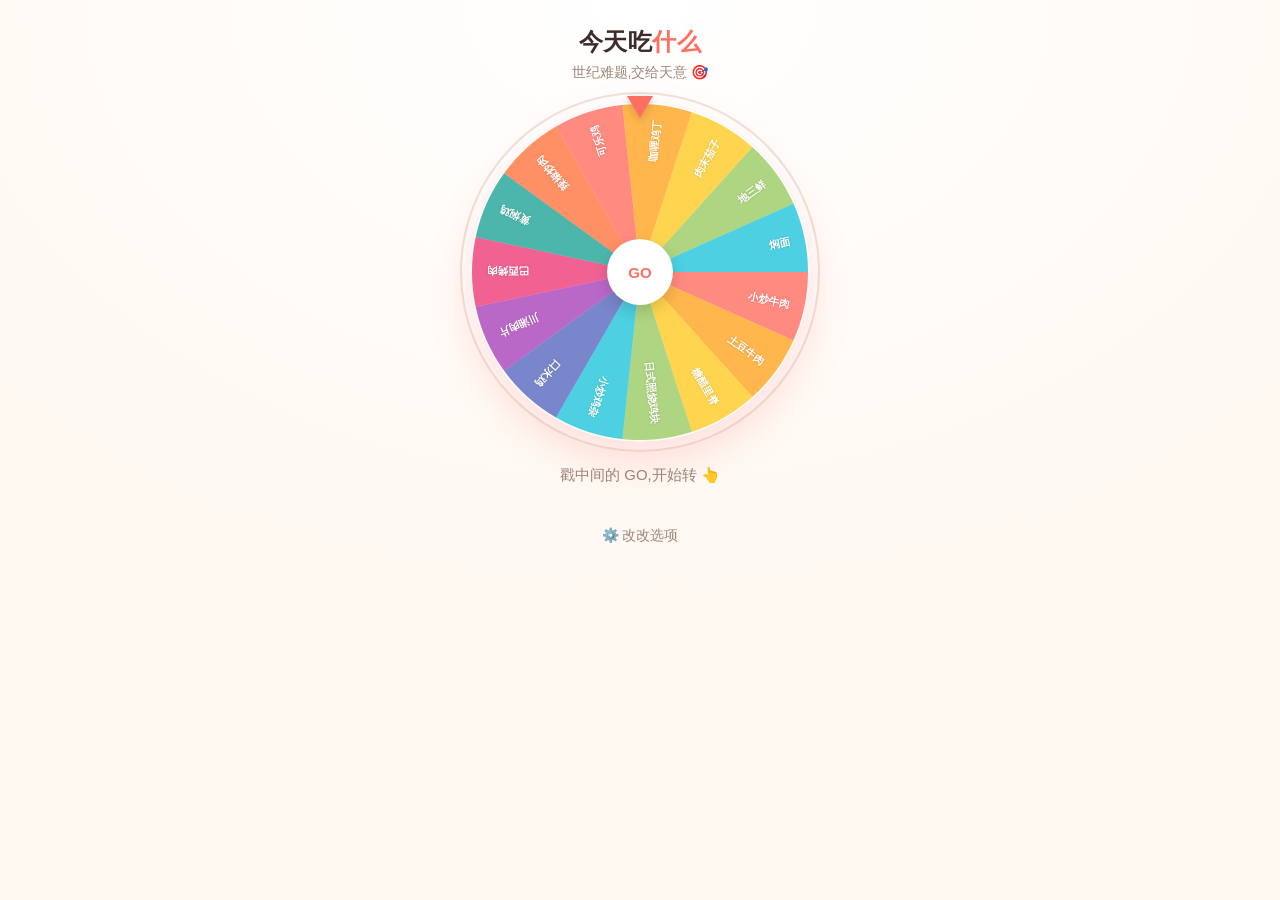
==== food-wheel.html @ a214fcf9 "Add couple website" ====
<!doctype html>
<html lang="zh-CN">
<head>
<meta charset="utf-8" />
<meta name="viewport" content="width=device-width, initial-scale=1, viewport-fit=cover" />
<title>今天吃什么</title>
<style>
  :root{--bg:#fff7f0;--ink:#3d2b2b;--muted:#9b8579;--accent:#ff6f61;--line:#f0e2d6}
  *{box-sizing:border-box;margin:0;padding:0}
  body{font-family:"PingFang SC","Hiragino Sans GB","Microsoft YaHei",sans-serif;
    background:radial-gradient(120% 120% at 50% 0%,#fff 0%,var(--bg) 60%);
    color:var(--ink);min-height:100dvh;display:flex;flex-direction:column;align-items:center;
    padding:calc(env(safe-area-inset-top) + 26px) 20px 40px;-webkit-font-smoothing:antialiased}
  h1{font-size:24px;font-weight:800;letter-spacing:.02em}
  h1 span{color:var(--accent)}
  .sub{color:var(--muted);font-size:14px;margin-top:6px;margin-bottom:20px}
  .stage{position:relative;width:min(84vw,340px);height:min(84vw,340px)}
  .stage::after{ /* 指针 */
    content:"";position:absolute;top:-6px;left:50%;transform:translateX(-50%);
    border-left:13px solid transparent;border-right:13px solid transparent;
    border-top:22px solid var(--accent);filter:drop-shadow(0 3px 4px rgba(0,0,0,.18));z-index:3}
  canvas{width:100%;height:100%;border-radius:50%;
    box-shadow:0 18px 40px rgba(255,111,97,.22),0 0 0 8px #fff,0 0 0 10px var(--line)}
  .hub{position:absolute;top:50%;left:50%;width:66px;height:66px;transform:translate(-50%,-50%);
    border-radius:50%;background:#fff;color:var(--accent);font-weight:800;font-size:15px;cursor:pointer;
    border:none;box-shadow:0 6px 16px rgba(0,0,0,.15);z-index:2;transition:transform .15s;
    -webkit-tap-highlight-color:transparent}
  .hub:active{transform:translate(-50%,-50%) scale(.92)}
  .hub:disabled{color:var(--muted);cursor:default}
  .result{margin-top:24px;font-size:15px;color:var(--muted);text-align:center;min-height:2.6em}
  .result b{font-size:26px;color:var(--accent);display:block;margin-top:4px}
  .editor{margin-top:22px;width:min(90vw,380px)}
  .editor summary{cursor:pointer;color:var(--muted);font-size:14px;list-style:none;text-align:center}
  .editor summary::-webkit-details-marker{display:none}
  .tags{display:flex;flex-wrap:wrap;gap:8px;margin-top:14px}
  .tag{display:inline-flex;align-items:center;gap:6px;background:#fff;border:1px solid var(--line);
    border-radius:999px;padding:6px 10px 6px 12px;font-size:13px}
  .tag button{border:none;background:none;color:var(--muted);cursor:pointer;font-size:15px;line-height:1}
  .addrow{display:flex;gap:8px;margin-top:12px}
  .addrow input{flex:1;border:1px solid var(--line);border-radius:10px;padding:10px 12px;font:inherit;background:#fff}
  .addrow input:focus{outline:2px solid var(--accent);outline-offset:0;border-color:transparent}
  .addrow button{border:none;background:var(--accent);color:#fff;border-radius:10px;padding:0 16px;font:inherit;font-weight:600;cursor:pointer}
  @media (prefers-reduced-motion:reduce){canvas{transition:none!important}}
</style>
</head>
<body>
  <h1>今天吃<span>什么</span></h1>
  <p class="sub">世纪难题,交给天意 🎯</p>

  <div class="stage">
    <canvas id="wheel" width="680" height="680"></canvas>
    <button class="hub" id="spin">GO</button>
  </div>

  <p class="result" id="result">戳中间的 GO,开始转 👆</p>

  <details class="editor">
    <summary>⚙️ 改改选项</summary>
    <div class="tags" id="tags"></div>
    <div class="addrow">
      <input id="newOpt" placeholder="加一道想吃的菜" maxlength="24" />
      <button id="add">添加</button>
    </div>
  </details>

<script src="config.js"></script>
<script>
(function(){
  const cfg = window.COUPLE_CONFIG || {};
  const PALETTE = ["#ff8a80","#ffb74d","#ffd54f","#aed581","#4dd0e1","#7986cb","#ba68c8","#f06292","#4db6ac","#ff8f65"];
  let opts = (cfg.foodOptions&&cfg.foodOptions.length)?cfg.foodOptions.slice():["火锅","烧烤","日料","面条"];

  const cv=document.getElementById("wheel"), ctx=cv.getContext("2d");
  const R=cv.width/2, reduce=matchMedia("(prefers-reduced-motion:reduce)").matches;
  let rot=0, spinning=false;

  function draw(){
    ctx.clearRect(0,0,cv.width,cv.height);
    const n=opts.length, arc=Math.PI*2/n;
    for(let i=0;i<n;i++){
      const a0=i*arc, a1=a0+arc;
      ctx.beginPath();ctx.moveTo(R,R);ctx.arc(R,R,R-4,a0,a1);ctx.closePath();
      ctx.fillStyle=PALETTE[i%PALETTE.length];ctx.fill();
      // 文字
      ctx.save();ctx.translate(R,R);ctx.rotate(a0+arc/2);
      ctx.textAlign="right";ctx.fillStyle="#fff";
      ctx.font="600 "+(opts.length>12?21:opts.length>8?26:32)+"px 'PingFang SC',sans-serif";
      ctx.shadowColor="rgba(0,0,0,.18)";ctx.shadowBlur=4;
      ctx.fillText(opts[i], R-34, 9, 145);
      ctx.restore();
    }
  }
  function render(){ cv.style.transform=`rotate(${rot}rad)`; }
  draw();

  function spin(){
    if(spinning||opts.length<2) return;
    spinning=true; const btn=document.getElementById("spin"); btn.disabled=true;
    document.getElementById("result").textContent="转呀转呀转…";
    const n=opts.length, arc=Math.PI*2/n;
    const winner=Math.floor(Math.random()*n);
    // 让 winner 扇区中心停到顶部指针(-90°)
    const target = -Math.PI/2 - (winner*arc + arc/2);
    const spins = reduce?0:(5+Math.floor(Math.random()*3));
    const finalRot = target - spins*Math.PI*2;
    const from=rot % (Math.PI*2), delta=finalRot-from, T=reduce?300:4200, t0=performance.now();
    (function anim(t){
      const p=Math.min(1,(t-t0)/T), e=1-Math.pow(1-p,4);
      rot=from+delta*e; render();
      if(p<1) requestAnimationFrame(anim);
      else{
        spinning=false; btn.disabled=false;
        const result=document.getElementById("result");
        result.textContent="今天就吃";
        const chosen=document.createElement("b");
        chosen.textContent=opts[winner];
        result.appendChild(chosen);
      }
    })(t0);
  }
  document.getElementById("spin").addEventListener("click",spin);

  // 选项编辑
  const tagsEl=document.getElementById("tags");
  function renderTags(){
    tagsEl.innerHTML="";
    opts.forEach((o,i)=>{
      const s=document.createElement("span");s.className="tag";
      s.append(document.createTextNode(o+" "));
      const remove=document.createElement("button");
      remove.type="button";
      remove.setAttribute("aria-label","删除 "+o);
      remove.textContent="×";
      remove.onclick=()=>{ if(opts.length>2){opts.splice(i,1);draw();renderTags();} };
      s.appendChild(remove);
      tagsEl.appendChild(s);
    });
  }
  renderTags();
  function add(){
    const inp=document.getElementById("newOpt"), v=inp.value.trim();
    if(v&&opts.length<30&&!opts.includes(v)){ opts.push(v);inp.value="";draw();renderTags(); }
  }
  document.getElementById("add").addEventListener("click",add);
  document.getElementById("newOpt").addEventListener("keydown",e=>{ if(e.key==="Enter")add(); });
})();
</script>
</body>
</html>
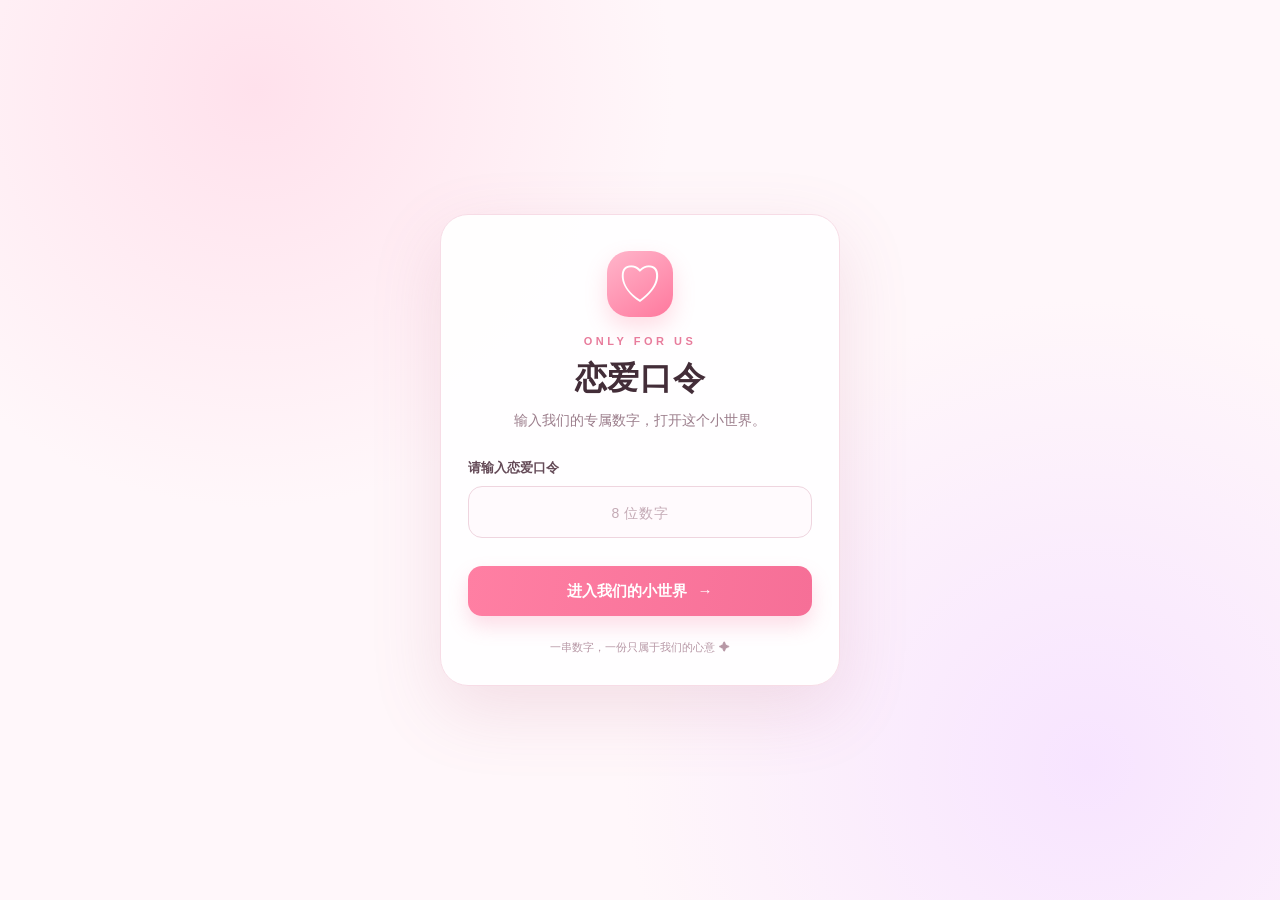
==== commit 0df97010: "Add love passcode gate to all pages" ====
--- a/food-wheel.html
+++ b/food-wheel.html
@@ -1,9 +1,11 @@
 <!doctype html>
-<html lang="zh-CN">
+<html lang="zh-CN" class="love-locked">
 <head>
 <meta charset="utf-8" />
 <meta name="viewport" content="width=device-width, initial-scale=1, viewport-fit=cover" />
 <title>今天吃什么</title>
+<link rel="stylesheet" href="gate.css" />
+<script src="gate.js"></script>
 <style>
   :root{--bg:#fff7f0;--ink:#3d2b2b;--muted:#9b8579;--accent:#ff6f61;--line:#f0e2d6}
   *{box-sizing:border-box;margin:0;padding:0}
--- a/gate.css
+++ b/gate.css
@@ -0,0 +1,19 @@
+
+  html.love-locked body > :not(#love-gate){display:none!important}
+  html.love-locked body{overflow:hidden}
+  #love-gate{position:fixed;inset:0;z-index:99999;display:grid;place-items:center;overflow:auto;padding:calc(env(safe-area-inset-top) + 24px) 20px calc(env(safe-area-inset-bottom) + 24px);background:radial-gradient(circle at 20% 10%,#ffe1ec,transparent 32%),radial-gradient(circle at 85% 85%,#f7e4ff,transparent 35%),#fff7fa;font-family:"PingFang SC","Microsoft YaHei",sans-serif;color:#432d38}
+  .love-gate-card{width:min(100%,400px);padding:36px 27px 30px;text-align:center;background:rgba(255,255,255,.94);border:1px solid #f7dce6;border-radius:28px;box-shadow:0 24px 70px rgba(181,91,126,.16)}
+  .love-gate-heart{width:66px;height:66px;margin:0 auto 18px;border-radius:22px;display:grid;place-items:center;background:linear-gradient(145deg,#ffb6cb,#ff789d);color:#fff;font-size:46px;line-height:1;box-shadow:0 10px 22px rgba(255,111,142,.24)}
+  .love-gate-eyebrow{color:#e87c9c;font-size:11px;font-weight:700;letter-spacing:.32em}
+  #love-gate-title{margin:10px 0 8px;font-family:"Songti SC","STSong",serif;font-size:32px;font-weight:600;color:#432d38}
+  .love-gate-description{margin:0 0 28px;color:#9b7d8b;font-size:14px;line-height:1.6}
+  #love-gate-form{text-align:left}
+  #love-gate-form label{display:block;margin-bottom:9px;color:#654b58;font-size:13px;font-weight:600}
+  #love-gate-input{display:block;width:100%;height:52px;padding:0 16px;border:1px solid #efd5df;border-radius:14px;outline:none;background:#fffafd;color:#432d38;font:600 19px "PingFang SC","Microsoft YaHei",sans-serif;letter-spacing:.18em;text-align:center}
+  #love-gate-input:focus{border-color:#fa86a7;box-shadow:0 0 0 4px rgba(250,134,167,.14)}
+  #love-gate-input::placeholder{color:#c4aab5;font-size:14px;font-weight:400;letter-spacing:.05em}
+  #love-gate-error{min-height:28px;padding-top:7px;color:#d94d76;font-size:12px;text-align:center}
+  #love-gate-form button{width:100%;height:50px;border:0;border-radius:14px;background:linear-gradient(100deg,#ff7fa3,#f66f97);color:#fff;font:600 15px "PingFang SC","Microsoft YaHei",sans-serif;cursor:pointer;box-shadow:0 10px 20px rgba(246,111,151,.23)}
+  #love-gate-form button:focus-visible{outline:3px solid #d94d76;outline-offset:3px}
+  #love-gate-form button span{margin-left:6px}
+  .love-gate-footer{margin:24px 0 0;color:#b797a5;font-size:11px}
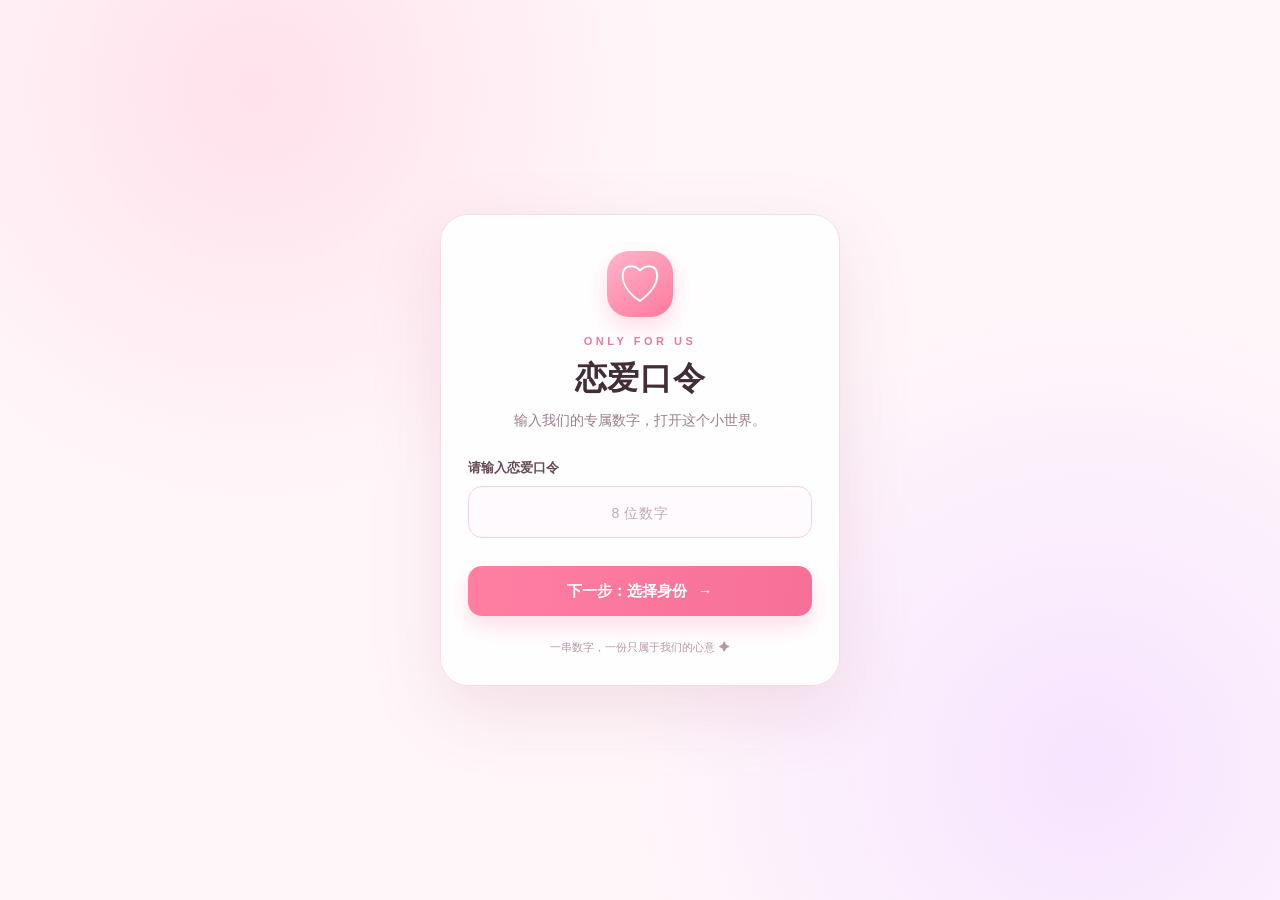
==== commit 8880d15c: "Choose identity before entering love site" ====
--- a/food-wheel.html
+++ b/food-wheel.html
@@ -4,8 +4,8 @@
 <meta charset="utf-8" />
 <meta name="viewport" content="width=device-width, initial-scale=1, viewport-fit=cover" />
 <title>今天吃什么</title>
-<link rel="stylesheet" href="gate.css" />
-<script src="gate.js"></script>
+<link rel="stylesheet" href="gate.css?v=2" />
+<script src="gate.js?v=2"></script>
 <style>
   :root{--bg:#fff7f0;--ink:#3d2b2b;--muted:#9b8579;--accent:#ff6f61;--line:#f0e2d6}
   *{box-sizing:border-box;margin:0;padding:0}
--- a/gate.css
+++ b/gate.css
@@ -17,3 +17,10 @@
   #love-gate-form button:focus-visible{outline:3px solid #d94d76;outline-offset:3px}
   #love-gate-form button span{margin-left:6px}
   .love-gate-footer{margin:24px 0 0;color:#b797a5;font-size:11px}
+  .love-gate-choices{display:grid;gap:12px;margin-top:4px}
+  .love-gate-choice{display:flex;align-items:center;gap:8px;width:100%;min-height:62px;padding:12px 17px;border:1px solid #f1d5e0;border-radius:16px;background:#fff9fc;color:#6e5260;font:inherit;cursor:pointer;text-align:left;transition:transform .16s,border-color .16s,box-shadow .16s}
+  .love-gate-choice:hover{transform:translateY(-2px);border-color:#f39ab5;box-shadow:0 8px 18px rgba(246,111,151,.12)}
+  .love-gate-choice:focus-visible{outline:3px solid #d94d76;outline-offset:3px}
+  .love-gate-choice span{font-size:13px}
+  .love-gate-choice strong{font-size:18px;color:#48303d}
+  .love-gate-choice i{margin-left:auto;color:#ef7fa2;font-size:20px;font-style:normal}
